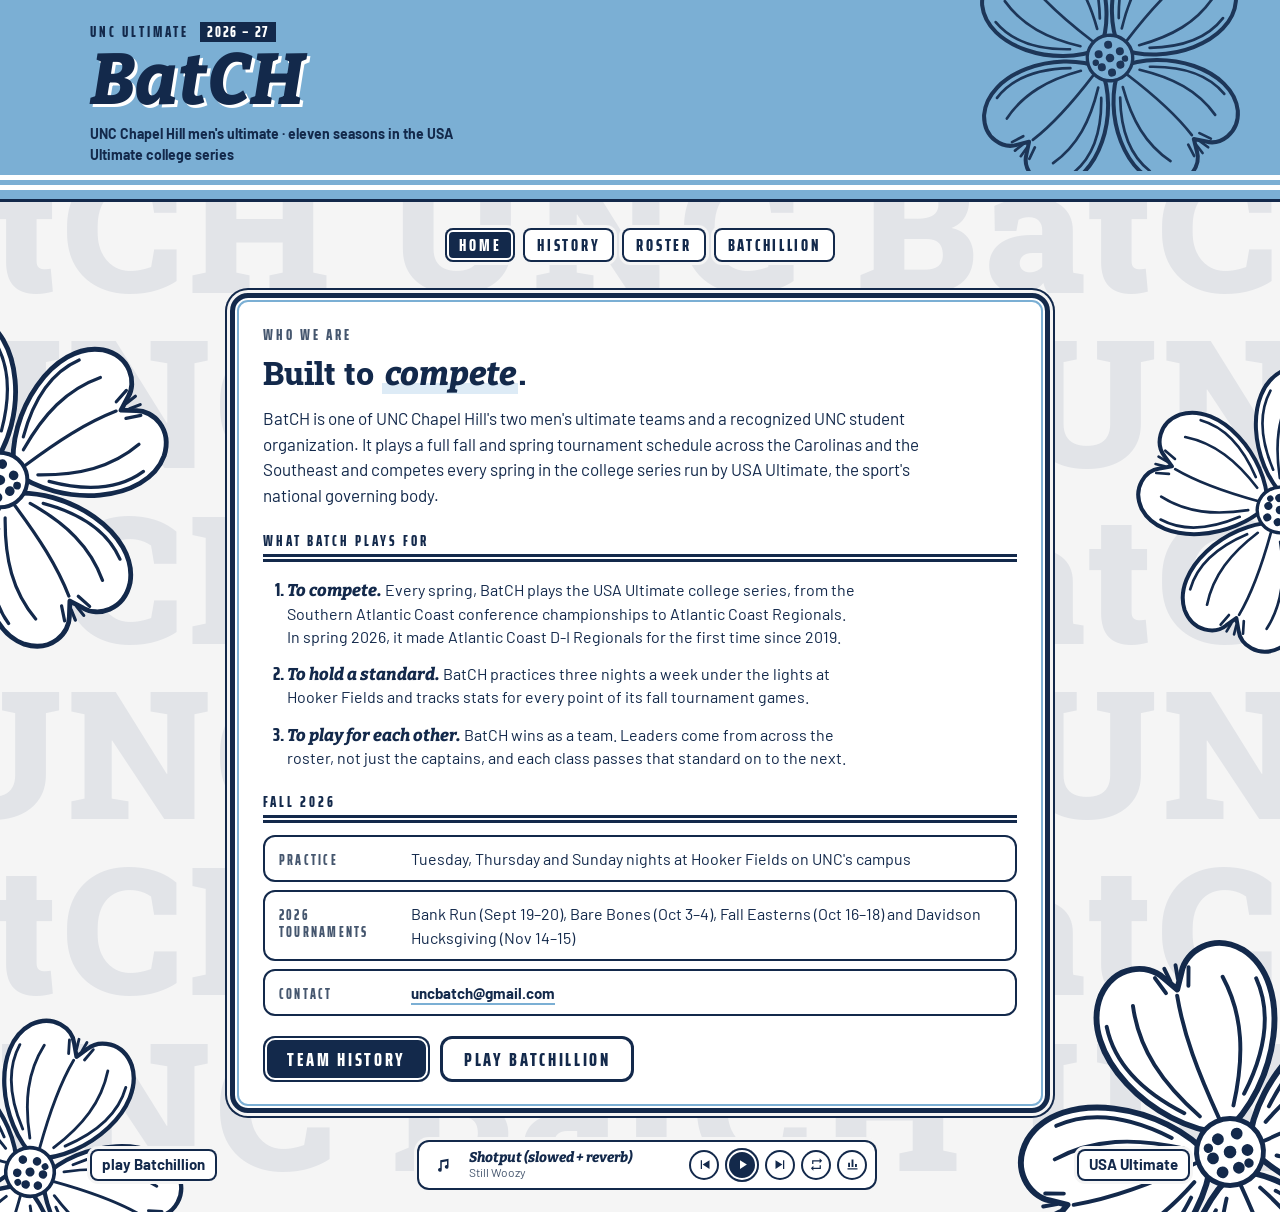
==== index.html @ 02a241ad "Home: stop headlining 'second team' (hero, headline, meta); one plain mention in the intro Co-Author" ====
<!doctype html>
<html lang="en">
<head>
<meta charset="utf-8">
<meta name="viewport" content="width=device-width,initial-scale=1,viewport-fit=cover">
<title>BatCH · UNC Ultimate</title>
<meta name="description" content="BatCH is a UNC Chapel Hill men's ultimate team with eleven seasons in the USA Ultimate college series and a full fall and spring tournament schedule.">
<link rel="icon" href="data:image/svg+xml,%3Csvg xmlns='http://www.w3.org/2000/svg' viewBox='0 0 32 32'%3E%3Cellipse cx='16' cy='16' rx='14' ry='9' fill='%2313294B'/%3E%3Cellipse cx='16' cy='14' rx='9' ry='4' fill='%237BAFD4'/%3E%3C/svg%3E">
<link rel="preconnect" href="https://fonts.googleapis.com">
<link rel="preconnect" href="https://fonts.gstatic.com" crossorigin>
<link rel="stylesheet" href="https://fonts.googleapis.com/css2?family=Roboto+Slab:wght@700;800;900&family=Bitter:ital,wght@1,700;1,800&family=Saira+Extra+Condensed:wght@700;800&family=Barlow:wght@400;600;700&display=swap">
<link rel="stylesheet" href="style.css?v=1">
</head>
<body>
<!-- one dogwood (NC state flower) drawing, reused for the header flower and the corner flowers -->
<svg width="0" height="0" style="position:absolute" aria-hidden="true" focusable="false">
  <defs>
    <g id="petal">
      <path d="M0,-10 C-34,-24 -58,-72 -38,-96 C-26,-109 -10,-104 -5,-95 L0,-87 L5,-95 C10,-104 26,-109 38,-96 C58,-72 34,-24 0,-10 Z"/>
      <path class="vein" d="M0,-18 C-3,-44 -4,-64 -1,-84 M-9,-22 C-22,-44 -28,-64 -24,-86 M9,-22 C22,-44 28,-64 24,-86 M-16,-26 C-34,-44 -42,-62 -40,-80 M16,-26 C34,-44 42,-62 40,-80"/>
      <path class="vein" d="M-9,-96 l3,9 M9,-96 l-3,9 M-3,-99 l1,7 M3,-99 l-1,7"/>
    </g>
    <symbol id="dogwood" viewBox="-112 -112 224 224">
      <use href="#petal" transform="rotate(-38)"/>
      <use href="#petal" transform="rotate(52)"/>
      <use href="#petal" transform="rotate(142)"/>
      <use href="#petal" transform="rotate(232)"/>
      <circle class="eye" r="17"/>
      <g class="dots">
        <circle r="3.2"/><circle cx="-8" cy="-4" r="3"/><circle cx="8" cy="-4" r="3"/><circle cx="0" cy="-10" r="3"/>
        <circle cx="-7" cy="6" r="3"/><circle cx="7" cy="6" r="3"/><circle cx="0" cy="11" r="3"/><circle cx="-11" cy="2" r="2.4"/><circle cx="11" cy="2" r="2.4"/>
      </g>
    </symbol>
  </defs>
</svg>
<div class="deco" aria-hidden="true">
  <div class="wm"><span>UNC BatCH UNC BatCH UNC BatCH</span><span>BatCH UNC BatCH UNC BatCH UNC</span><span>UNC BatCH UNC BatCH UNC BatCH</span><span>BatCH UNC BatCH UNC BatCH UNC</span><span>UNC BatCH UNC BatCH UNC BatCH</span><span>BatCH UNC BatCH UNC BatCH UNC</span><span>UNC BatCH UNC BatCH UNC BatCH</span></div>
  <svg class="dw dw-1"><use href="#dogwood"/></svg>
  <svg class="dw dw-2"><use href="#dogwood"/></svg>
  <svg class="dw dw-3"><use href="#dogwood"/></svg>
  <svg class="dw dw-4"><use href="#dogwood"/></svg>
  <svg class="dw dw-5"><use href="#dogwood"/></svg>
</div>

<header class="jersey">
  <svg class="flower-hd" aria-hidden="true" focusable="false"><use href="#dogwood"/></svg>
  <div class="top">
    <div class="brand">
      <p class="season">UNC Ultimate <span>2026 &ndash; 27</span></p>
      <h1>BatCH</h1>
      <p class="sub">UNC Chapel Hill men's ultimate · eleven seasons in the USA Ultimate college series</p>
    </div>
  </div>
</header>

<!-- Like the game: everything under the header fills at least one screen, so short views scroll
     only the header's height. The four views share this page so the music keeps playing. -->
<div class="below">
<nav class="tabs-nav" aria-label="Sections">
  <a href="#home" data-view="home">Home</a>
  <a href="#history" data-view="history">History</a>
  <a href="#roster" data-view="roster">Roster</a>
  <a href="#batchillion" data-view="batchillion">Batchillion</a>
</nav>

<main class="stage site">

  <!-- HOME / PURPOSE -->
  <section class="view card" id="view-home" data-view="home" aria-labelledby="homeTitle">
    <p class="kicker">Who we are</p>
    <h2 class="prompt" id="homeTitle">Built to <em>compete</em>.</h2>
    <p class="lead">BatCH is one of UNC Chapel Hill's two men's ultimate teams and a recognized UNC student organization. It plays a full fall and spring tournament schedule across the Carolinas and the Southeast and competes every spring in the college series run by USA Ultimate, the sport's national governing body.</p>

    <h3 class="sec">What BatCH plays for</h3>
    <ol class="pillars">
      <li><b>To compete.</b> Every spring, BatCH plays the USA Ultimate college series, from the Southern Atlantic Coast conference championships to Atlantic Coast Regionals. In spring 2026, it made Atlantic Coast D-I Regionals for the first time since 2019.</li>
      <li><b>To hold a standard.</b> BatCH practices three nights a week under the lights at Hooker Fields and tracks stats for every point of its fall tournament games.</li>
      <li><b>To play for each other.</b> BatCH wins as a team. Leaders come from across the roster, not just the captains, and each class passes that standard on to the next.</li>
    </ol>

    <h3 class="sec">Fall 2026</h3>
    <ul class="facts">
      <li><span>Practice</span><div>Tuesday, Thursday and Sunday nights at Hooker Fields on UNC's campus</div></li>
      <li><span>2026 tournaments</span><div>Bank Run (Sept 19&ndash;20), Bare Bones (Oct 3&ndash;4), Fall Easterns (Oct 16&ndash;18) and Davidson Hucksgiving (Nov 14&ndash;15)</div></li>
      <li><span>Contact</span><div><a class="linkish" href="mailto:uncbatch@gmail.com">uncbatch@gmail.com</a></div></li>
    </ul>
    <p class="cta-row"><a class="btn" href="#history">Team history</a><a class="btn ghost" href="#batchillion">Play Batchillion</a></p>
  </section>

  <!-- HISTORY -->
  <section class="view card" id="view-history" data-view="history" aria-labelledby="historyTitle">
    <p class="kicker">History</p>
    <h2 class="prompt" id="historyTitle">Eleven seasons on <em>USA Ultimate</em>.</h2>
    <p class="lead">USA Ultimate's online records for BatCH start in 2014&ndash;15, when the team was listed as B-atCH. It has been BatCH ever since. Each season shows the USA Ultimate events the team entered.</p>
    <div class="stats" id="histStats"></div>
    <ol class="timeline" id="timeline"></ol>
    <p class="hint small-note">CC = conference championship. Dev = USA Ultimate's college Developmental division. D-I = Division I. Source: USA Ultimate team pages, 2014&ndash;15 to 2025&ndash;26. Seasons before 2014&ndash;15 are not on USA Ultimate's site with rosters.</p>
  </section>

  <!-- ROSTER -->
  <section class="view card" id="view-roster" data-view="roster" aria-labelledby="rosterTitle">
    <p class="kicker">Roster</p>
    <h2 class="prompt" id="rosterTitle">The 2026&ndash;27 <em>team</em>.</h2>
    <!-- ROSTER PHOTO: drop a team photo at assets/roster.jpg and it replaces the jersey artwork automatically. -->
    <figure class="photo" id="rosterPhoto">
      <div class="photo-art" aria-hidden="true">
        <div class="photo-wm"><span>UNC BatCH UNC BatCH</span><span>BatCH UNC BatCH UNC</span><span>UNC BatCH UNC BatCH</span></div>
        <svg class="photo-flower"><use href="#dogwood"/></svg>
        <div class="photo-mark"><span class="season">UNC Ultimate <span>2026 &ndash; 27</span></span><b>BatCH</b></div>
      </div>
    </figure>
    <p class="lead" id="rosterLead">Everyone on the team this season, in alphabetical order.</p>
    <ul class="names" id="names"></ul>
        <div id="leaders"></div>
    <div id="sponsors"></div>
  </section>

  <!-- BATCHILLION -->
  <section class="view card" id="view-batchillion" data-view="batchillion" aria-labelledby="bhTitle">
    <p class="kicker">The daily game</p>
    <h2 class="prompt" id="bhTitle"><em>Batchillion</em></h2>
    <div class="mini-field" aria-hidden="true">
      <svg viewBox="0 0 1200 300">
        <rect x="0" y="0" width="1200" height="300" class="band-a"/>
        <g class="mf-lines">
          <line x1="294.5" y1="0" x2="294.5" y2="300"/><line x1="370.9" y1="0" x2="370.9" y2="300"/><line x1="447.3" y1="0" x2="447.3" y2="300"/>
          <line x1="523.6" y1="0" x2="523.6" y2="300"/><line x1="600" y1="0" x2="600" y2="300"/><line x1="676.4" y1="0" x2="676.4" y2="300"/>
          <line x1="752.7" y1="0" x2="752.7" y2="300"/><line x1="829.1" y1="0" x2="829.1" y2="300"/><line x1="905.5" y1="0" x2="905.5" y2="300"/>
        </g>
        <rect x="0" y="0" width="218.18" height="300" class="mf-own"/>
        <rect x="981.82" y="0" width="218.18" height="300" class="mf-far"/>
        <line class="goal" x1="218.18" y1="0" x2="218.18" y2="300"/>
        <line class="goal" x1="981.82" y1="0" x2="981.82" y2="300"/>
        <path class="mf-under" d="M218 170 C 420 20, 820 20, 1090 140"/>
        <path class="mf-trail" d="M218 170 C 420 20, 820 20, 1090 140"/>
        <circle class="mf-disc" cx="1090" cy="140" r="15"/>
      </svg>
    </div>
    <p class="lead">Batchillion is BatCH's own daily game. Each prompt asks you to name a teammate, and every correct name is a throw down the field. The rarer the pick, the farther it flies: a name almost nobody else thinks of is a <b>one in a batchillion</b> and goes 100 yards, all the way into the end zone.</p>
    <ul class="facts">
      <li><span>Players</span><div>Seven prompts a day, the same for everyone, 40 seconds each: name a teammate who started university in a given year. Once you use someone in Players, they're gone for you for good.</div></li>
      <li><span>Stat sheets</span><div>Rounds built from this season's game stats, like who threw an assist at Bank Run or who got a block at Bare Bones.</div></li>
      <li><span>Leaderboard</span><div>Public, and it ranks your best single round.</div></li>
    </ul>
    <p class="cta-row"><a class="btn big" href="https://nealtheseal108.github.io/batchillion/">Play Batchillion</a></p>
  </section>

</main>

<footer class="foot">
  <span><a class="linkish" href="https://nealtheseal108.github.io/batchillion/"><span class="lg">play Batchillion</span><span class="sm">play</span></a></span>
  <div id="tunes" class="tunes" role="region" aria-label="Music player">
    <span class="tunes-ic" aria-hidden="true"><svg viewBox="0 0 24 24" class="ic-note"><path d="M9 18.5a2.5 2.5 0 1 1-2-2.45V5.5l11-2v11a2.5 2.5 0 1 1-2-2.45V7.1l-7 1.3z"/></svg><span class="eq"><i></i><i></i><i></i></span></span>
    <span class="tunes-now"><span class="tunes-title" id="pbTitle">Shotput (slowed + reverb)</span><span class="tunes-artist" id="pbArtist">Still Woozy</span></span>
    <div class="tunes-ctrls">
      <button type="button" class="tb" id="pbPrev" aria-label="Previous song"><svg viewBox="0 0 24 24" aria-hidden="true"><path d="M6 5h2v14H6zM20 5v14L9 12z"/></svg></button>
      <button type="button" class="tb tb-play" id="pbPlay" aria-label="Play"><svg class="i-play" viewBox="0 0 24 24" aria-hidden="true"><path d="M8 5v14l11-7z"/></svg><svg class="i-pause" viewBox="0 0 24 24" aria-hidden="true"><path d="M7 5h4v14H7zM13 5h4v14h-4z"/></svg></button>
      <button type="button" class="tb" id="pbNext" aria-label="Next song"><svg viewBox="0 0 24 24" aria-hidden="true"><path d="M16 5h2v14h-2zM4 5v14l11-7z"/></svg></button>
      <button type="button" class="tb tb-loop" id="pbLoop" aria-label="Loop this song" aria-pressed="false"><svg viewBox="0 0 24 24" aria-hidden="true"><path d="M7 7h10v3l4-4-4-4v3H5v6h2zm10 10H7v-3l-4 4 4 4v-3h12v-6h-2z"/></svg></button>
      <button type="button" class="tb" id="pbRank" aria-label="most played songs" title="most played songs"><svg viewBox="0 0 24 24" aria-hidden="true"><path d="M4 20h16v-2H4zM5 16h3V9H5zm5.5 0h3V4h-3zM16 16h3v-5h-3z"/></svg></button>
    </div>
  </div>
  <span><a class="linkish" href="https://play.usaultimate.org/teams/events/Eventteam/?TeamId=7Yj7kpsLgQbsoKb%2bDYDfPHoYuhXCzWbxrv06fRehAj4%3d"><span class="lg">USA Ultimate</span><span class="sm">USAU</span></a></span>
</footer>
</div>

<dialog id="songs" class="dlg" aria-labelledby="songsTitle">
  <div class="dlg-head how-head"><div><p class="kicker">BATCHILLION RADIO</p><h2 id="songsTitle" tabindex="-1" autofocus>Most played</h2></div><svg class="dlg-flower" aria-hidden="true" focusable="false"><use href="#dogwood"/></svg></div>
  <div class="dlg-body"><p class="hint songs-note">1 listen = a minute or more of a song, from everyone listening on Batchillion and this site. Tap a song to play it.</p><div id="songsBody"></div></div>
  <form method="dialog" class="dlg-foot"><button class="btn">close</button></form>
</dialog>

<!-- Music: the same playlist and player as Batchillion (music.js); the player sits in the footer. -->
<div id="ythost" aria-hidden="true"></div>

<script src="data.js?v=1"></script>
<script src="site.js?v=1"></script>
<script src="config.js?v=1"></script>
<script src="music.js?v=1"></script>
<script src="https://www.youtube.com/iframe_api"></script>
</body>
</html>
---- style.css ----
/* BatCH team site. Shared look copied from Batchillion's style.css (jersey header, dogwood backdrop,
   ringed-collar cards, kit-tag footer, music player, modals); site-only rules are at the bottom. */
:root {
  --ground: #F5F5F5;        /* poster ground */
  --white: #FFFFFF;         /* the home kit */
  --navy: #13294B;          /* kit print / UNC Navy: all ink */
  --ink: #1E3756;           /* poster type navy */
  --carolina: #7BAFD4;      /* away kit */
  --carolina-tint: #DDEBF6;
  --band-wm: #8DBBDC;       /* watermark inside the Carolina band */
  --wm: #E2E4E8;            /* poster watermark gray */
  --turf-a: #FFFFFF; --turf-b: #EEF2F7;
  --graphite: #45566E;      /* secondary text: 7.5:1 on white, 6.9:1 on the ground */
  --black: var(--navy);
  --display: "Roboto Slab", Rockwell, Georgia, serif;
  --script: "Bitter", "Roboto Slab", Rockwell, Georgia, serif;     /* italic chest wordmark */
  --num: "Saira Extra Condensed", "Oswald", "Arial Narrow", sans-serif;
  --text: "Barlow", "Avenir Next", system-ui, sans-serif;
  /* double sleeve stripe: navy / gap / navy */
  --stripes: linear-gradient(var(--navy) 0 4px, transparent 4px 8px, var(--navy) 8px 12px);
  color-scheme: light;
}
*, *::before, *::after { box-sizing: border-box; }
[hidden] { display: none !important; }
html, body { margin: 0; }
html { background: var(--ground); overflow-x: hidden; }
body {
  background: var(--ground); color: var(--navy);
  font: 400 16px/1.45 var(--text);
  display: flex; flex-direction: column;
  padding: 0 16px; overflow-x: hidden; position: relative; z-index: 0;   /* own stacking context, so the backdrop can sit at -1 */
}
button { font: inherit; color: inherit; cursor: pointer; }
:focus-visible { outline: 3px solid var(--navy); outline-offset: 3px; box-shadow: 0 0 0 6px var(--white); }

/* ---------- dogwood drawing (shared) ---------- */
#petal path { fill: var(--petal, var(--white)); stroke: currentColor; stroke-width: 3; stroke-linejoin: round; }
#petal path.vein { fill: none; stroke-width: 2; stroke-linecap: round; }
#dogwood .eye { fill: var(--petal, var(--white)); stroke: currentColor; stroke-width: 2.5; }
#dogwood .dots circle { fill: currentColor; }

/* ---------- backdrop: watermark + dogwoods bleeding off the corners ---------- */
/* scrolls with the page (absolute inside body), so the flowers move with the content */
.deco { position: absolute; inset: 0; overflow: hidden; pointer-events: none; z-index: -1; }   /* always behind every block, however the rest is positioned */
.wm { position: absolute; inset: -40px -10vw auto -6vw; display: grid; gap: 0; }
.wm span {
  display: block; white-space: nowrap; color: var(--wm);
  font: 900 clamp(84px, 14vw, 200px)/.98 var(--display); letter-spacing: .04em;
}
.wm span:nth-child(even) { transform: translateX(-.9em); }
.dw { position: absolute; overflow: visible; color: var(--navy); }
.dw-1 { width: 360px; height: 360px; left: -180px; top: 300px; transform: rotate(8deg); }
.dw-2 { width: 320px; height: 320px; left: -130px; bottom: -120px; transform: rotate(-30deg); }
.dw-3 { width: 440px; height: 440px; right: -170px; bottom: -160px; transform: rotate(20deg); }
.dw-4 { display: none; }
.dw-5 { width: 300px; height: 300px; right: -150px; top: 360px; transform: rotate(60deg); }
body > header, .below { position: relative; z-index: 1; }
/* exactly one screen tall: the page scrolls at most the header's height, nothing more */
.below { flex: none; min-height: 100vh; min-height: 100dvh; display: flex; flex-direction: column; }
.below > .field-wrap, .below > .foot { flex: none; }
.below > .stage { flex: 1 0 auto; display: flex; flex-direction: column; }
/* cards are never scrollable: they take their natural height and app.js shrinks the field to make room */
.card-scroll { display: contents; }

/* ---------- header: the Carolina-blue away kit, full bleed ---------- */
.jersey {
  position: relative; overflow: hidden; isolation: isolate;
  margin: 0 -16px; padding: 0 16px 34px;
  background: var(--carolina);
  border-bottom: 3px solid var(--navy);
}
/* white double sleeve stripes across the bottom of the band */
.jersey::after {
  content: ""; position: absolute; left: 0; right: 0; bottom: 0; height: 28px; z-index: 0; pointer-events: none;
  background: linear-gradient(to top, var(--carolina) 0 9px, var(--white) 9px 14px, var(--carolina) 14px 19px, var(--white) 19px 24px, var(--carolina) 24px);
}
.flower-hd {
  position: absolute; z-index: -1; display: block; pointer-events: none; overflow: visible;
  width: 300px; height: 300px;
  right: max(-70px, calc((100vw - 1100px) / 2 - 70px)); top: -92px;
  --petal: var(--carolina); color: var(--navy);
  opacity: .9; transform: rotate(-8deg);
}
.top { position: relative; z-index: 1; display: flex; justify-content: space-between; align-items: flex-end; gap: 16px; max-width: 1100px; width: 100%; margin: 0 auto; padding-top: 22px; }
.brand { min-width: 0; }
/* keep the wordmark and subtitle clear of the header dogwood on the right */
@media (min-width: 521px) { .brand { max-width: calc(100% - 270px); } }
.season { margin: 0 0 4px; font: 800 15px/1 var(--num); letter-spacing: .2em; text-transform: uppercase; color: var(--navy); }
.season span { display: inline-block; margin-left: 6px; padding: 3px 7px 2px; background: var(--navy); color: var(--white); letter-spacing: .12em; }
h1 {
  font: italic 800 clamp(40px, 8vw, 72px)/.95 var(--script); letter-spacing: -.01em; margin: 0; color: var(--navy);
  text-shadow: 3px 3px 0 var(--white);
}
.sub { margin: 10px 0 0; color: var(--navy); font-size: 14px; font-weight: 700; max-width: 52ch; }
.tally {
  text-align: center; flex: none; background: var(--white); color: var(--navy);
  border: 3px solid var(--navy); padding: 6px 14px 8px; min-width: 104px; box-shadow: 4px 4px 0 var(--navy);
}
.tally-label { display: block; font: 800 13px/1 var(--num); letter-spacing: .24em; color: var(--navy); }
#total { display: block; font: 800 clamp(44px, 7vw, 64px)/.95 var(--num); color: var(--navy); font-variant-numeric: tabular-nums; }
#goals { display: inline-block; margin-top: 4px; padding: 1px 7px; font: 800 14px/1.2 var(--num); letter-spacing: .14em; color: var(--white); background: var(--navy); text-transform: uppercase; }
#goals:empty { display: none; }

/* ---------- cards: ringed collar ---------- */
.stage { max-width: 760px; width: 100%; margin: clamp(12px, 3.5dvh, 32px) auto clamp(10px, 3dvh, 28px); }
.card {
  position: relative; background: var(--white); padding: 28px 28px 26px;
  border: 5px solid var(--navy); border-radius: 18px;
  box-shadow: inset 0 0 0 2px var(--white), inset 0 0 0 4px var(--carolina), 0 0 0 3px var(--ground), 0 0 0 5px var(--navy);
}

.kicker { font: 800 15px/1.2 var(--num); letter-spacing: .2em; color: var(--graphite); margin: 0 0 10px; text-transform: uppercase; }
.prompt { font: 800 clamp(23px, 4.6vw, 32px)/1.18 var(--display); margin: 0 0 20px; text-wrap: balance; color: var(--navy); }
.prompt em {
  font: italic 800 1.04em/1 var(--script); color: var(--navy);
  background: linear-gradient(transparent 0 72%, var(--carolina-tint) 72% 100%); padding: 0 .08em;
  font-variant-numeric: lining-nums;
}

.row { display: flex; gap: 10px; flex-wrap: wrap; align-items: center; }
.stack { display: grid; gap: 10px; }
input[type=text], input[type=password] {
  flex: 1; min-width: 0; font: 600 19px var(--text); color: var(--navy);
  background: var(--white); border: 3px solid var(--navy); border-radius: 12px; padding: 12px 15px; outline: none;
}
input::placeholder { color: #5A6980; }
input:focus { box-shadow: 0 0 0 3px var(--carolina); }
.btn {
  font: 800 19px/1 var(--num); letter-spacing: .14em; text-transform: uppercase;
  background: var(--navy); color: var(--white); border: 0; border-radius: 12px; padding: 14px 24px 13px;
  box-shadow: inset 0 0 0 2px var(--navy), inset 0 0 0 4px var(--white); white-space: nowrap;
}
.btn:hover:not(:disabled) { background: var(--ink); }
.btn.ghost { background: var(--white); color: var(--navy); box-shadow: inset 0 0 0 3px var(--navy); }
.btn.ghost:hover:not(:disabled) { background: var(--carolina-tint); }
.btn:disabled { background: var(--turf-b); color: var(--graphite); box-shadow: inset 0 0 0 2px var(--wm); cursor: default; }
.hint { min-height: 26px; margin-top: 12px; color: var(--graphite); font-size: 15px; }
.chips { display: flex; gap: 8px; flex-wrap: wrap; margin-top: 10px; }
.chip { font: 700 15px var(--text); background: var(--white); color: var(--navy); border: 0; box-shadow: inset 0 0 0 2px var(--navy); border-radius: 999px; padding: 6px 14px; }
.chip:hover:not(:disabled) { background: var(--navy); color: var(--white); }
.chip:disabled { color: var(--graphite); box-shadow: inset 0 0 0 2px var(--wm); cursor: default; }

/* ---------- footer, dialog, toast ---------- */
.foot { max-width: 1100px; width: 100%; margin: 0 auto clamp(10px, 2.4dvh, 22px); padding-top: 0; display: flex; justify-content: space-between; align-items: center; gap: 12px; flex-wrap: wrap; color: var(--graphite); font-size: 14px; }
.foot > span { background: var(--white); border-radius: 8px; padding: 6px 12px 5px; box-shadow: inset 0 0 0 2px var(--navy), 0 0 0 3px var(--ground); }   /* woven kit tags */
#dayNum { font: 800 18px/1.2 var(--num); letter-spacing: .2em; color: var(--navy); }
.linkish { background: none; border: 0; color: var(--navy); font: 700 15px var(--text); text-decoration: underline; text-decoration-thickness: 2px; text-underline-offset: 4px; text-decoration-color: var(--carolina); padding: 0; }
.linkish:hover { text-decoration-color: var(--navy); }
.foot .linkish { text-decoration: none; }   /* footer links sit in the kit tag, no underline */
.foot .linkish:hover { color: var(--carolina-ink, var(--navy)); opacity: .75; }
dialog {
  background: var(--white); color: var(--navy); border: 5px solid var(--navy); border-radius: 18px;
  box-shadow: inset 0 0 0 2px var(--white), inset 0 0 0 4px var(--carolina);
  max-width: 580px; width: calc(100% - 32px); max-height: calc(100dvh - 32px); padding: 22px 26px;
}
dialog::backdrop { background: rgba(19, 41, 75, .62); }
dialog h2:focus { outline: none; box-shadow: none; }
.how-head { display: flex; align-items: flex-end; justify-content: space-between; gap: 14px; padding-bottom: 16px; position: relative; }
.how-head::after { content: ""; position: absolute; left: 0; right: 0; bottom: 0; height: 8px; background: linear-gradient(var(--navy) 0 3px, transparent 3px 5px, var(--navy) 5px 8px); }
dialog h2 { font: italic 800 38px/1 var(--script); margin: 0; }
.kit { width: 80px; height: auto; flex: none; border-radius: 10px; border: 2px solid var(--navy); background: var(--ground); }
dialog ol { padding-left: 22px; display: grid; gap: 5px; margin: 12px 0; }   /* fits a 900px-tall laptop without scrolling */
dialog ol li::marker { font: 800 17px var(--num); color: var(--ink); }
.toast { position: fixed; left: 50%; bottom: 24px; transform: translateX(-50%); background: var(--navy); color: var(--white); padding: 12px 20px; font-weight: 700; max-width: calc(100% - 32px); z-index: 10; border-radius: 12px; box-shadow: inset 0 0 0 2px var(--navy), inset 0 0 0 4px var(--white); }

@media (max-width: 520px) {
  /* header band */
  .jersey { padding-bottom: 30px; }
  .top { padding-top: 14px; gap: 10px; align-items: center; }
  .season { font-size: 12px; letter-spacing: .16em; }
  .season span { margin-left: 4px; padding: 2px 5px 1px; }
  h1 { font-size: 36px; text-shadow: 2px 2px 0 var(--white); }
  .flower-hd { width: 210px; height: 210px; top: -70px; right: -78px; }
  .tally { min-width: 78px; padding: 4px 8px 6px; box-shadow: 3px 3px 0 var(--navy); }
  .tally-label { font-size: 11px; letter-spacing: .18em; }
  #total { font-size: 38px; }
  #goals { font-size: 12px; letter-spacing: .06em; white-space: nowrap; }
  .sub { display: none; }
  /* body */
  .field-wrap { margin-top: 18px; border-width: 3px; padding: 3px; border-radius: 10px; box-shadow: 0 0 0 2px var(--white), 0 0 0 4px var(--navy); }
  #field { border-radius: 6px; }
  .stage { margin: 20px auto 22px; }
  .prompt { margin-bottom: 14px; }
  #lines text { font-size: 50px; }
  #lines line { stroke-width: 4; }
  #field .goal { stroke-width: 10; }
  #trails path { stroke-width: 10; stroke-dasharray: 4 18; }
  #trails path.under { stroke-width: 16; }
  #trails circle { r: 20px; }
  #disc { r: 22px; stroke-width: 6; }
  #bricks path { transform-box: fill-box; transform-origin: center; transform: scale(2.2); }   /* brick marks readable at phone width */
  #f > .btn { flex: none; padding: 14px 16px 13px; }
  #f input { font-size: 17px; }
  .card { padding: 20px 18px; border-width: 4px; border-radius: 14px; }
  .row > .btn { flex: 1; }
  .secs { font-size: 44px; }
  .result .yds { font-size: 68px; }
  .board li { grid-template-columns: 30px 1fr auto auto; gap: 10px; padding: 8px 10px; }
  .board li:first-child { padding: 10px; }
  dialog { padding: 20px 18px; }
  dialog h2 { font-size: 32px; }
  .kit { width: 78px; }
  .wm span { font-size: 92px; }
  /* corner flowers, scaled down for phones */
  .dw-1, .dw-5 { display: none; }
  .dw-2 { width: 170px; height: 170px; left: -86px; bottom: auto; top: 64%; transform: rotate(-12deg); }
  .dw-3 { width: 270px; height: 270px; right: -125px; bottom: -115px; }
  .dw-4 { display: block; width: 190px; height: 190px; left: -95px; right: auto; bottom: -90px; }
  .btn { font-size: 18px; letter-spacing: .08em; padding: 14px 12px 13px; }
  .foot > span { padding: 5px 10px 4px; }
  #dayNum { font-size: 15px; letter-spacing: .14em; }
}

/* ---------- footer music player (music.js) ---------- */
#ythost { position: fixed; width: 1px; height: 1px; left: -9999px; top: -9999px; opacity: 0; pointer-events: none; }
.tunes {
  display: flex; align-items: center; gap: 14px; min-width: 0; flex: 0 1 460px;
  background: var(--white); border-radius: 12px; padding: 8px 10px 8px 16px;
  box-shadow: inset 0 0 0 2px var(--navy), 0 0 0 3px var(--ground);
}
.tunes-ic { position: relative; flex: none; width: 22px; height: 22px; display: grid; place-items: center; color: var(--navy); }
.tunes-ic .ic-note { width: 18px; height: 18px; fill: currentColor; }
.tunes .eq { position: absolute; inset: 3px 2px; display: none; gap: 2px; align-items: flex-end; }
.tunes .eq i { display: block; flex: 1; height: 100%; background: var(--carolina); border-radius: 2px; transform-origin: bottom; animation: eq .9s ease-in-out infinite; }
.tunes .eq i:nth-child(2) { animation-delay: -.3s; } .tunes .eq i:nth-child(3) { animation-delay: -.6s; }
@keyframes eq { 0%, 100% { transform: scaleY(.3); } 50% { transform: scaleY(1); } }
.tunes.playing .eq { display: flex; }
.tunes.playing .ic-note { visibility: hidden; }
.tunes-now { flex: 1 1 auto; min-width: 0; display: flex; flex-direction: column; line-height: 1.15; }
.tunes-title, .tunes-artist { white-space: nowrap; overflow: hidden; text-overflow: ellipsis; }
.tunes-title { font: italic 800 14px/1.2 var(--script); color: var(--navy); }
.tunes-artist { font-size: 12px; color: var(--graphite); }
.tunes-ctrls { flex: none; display: flex; gap: 6px; align-items: center; }
.tb { width: 30px; height: 30px; border: 0; padding: 0; display: grid; place-items: center; border-radius: 50%; background: var(--white); color: var(--navy); box-shadow: inset 0 0 0 2px var(--navy); }
.tb svg { width: 15px; height: 15px; fill: currentColor; }
.tb:hover { background: var(--carolina-tint); }
.tb-play { width: 34px; height: 34px; background: var(--navy); color: var(--white); box-shadow: inset 0 0 0 2px var(--navy), inset 0 0 0 4px var(--white); }
.tb-play:hover { background: var(--ink); }
.tb-play .i-pause, .tb-play.is-on .i-play { display: none; }
.tb-play.is-on .i-pause { display: block; }
.tb-loop.is-on { background: var(--navy); color: var(--white); }
@media (prefers-reduced-motion: reduce) { .tunes .eq i { animation: none; } }
/* short labels exist for phones only */
.foot .sm { display: none; }
/* phones: keep the player between the two tags, with shorter labels and just play + next */
@media (max-width: 640px) {
  .foot { flex-wrap: nowrap; gap: 8px; }
  .foot .lg { display: none; }
  .foot .sm { display: inline; }
  .foot > span { flex: none; }
  .tunes { flex: 1 1 auto; gap: 8px; padding: 6px 7px 6px 11px; }
  .tunes-artist, #pbPrev, #pbLoop { display: none; }
  .tunes-title { font-size: 13px; }
  .tb { width: 28px; height: 28px; }
  .tb-play { width: 30px; height: 30px; }
}

/* ---------- modals (how to play, leaderboard): fixed head, scrolling middle, pinned foot ---------- */
/* the middle scrolls inside the ringed border, so text never slides under the frame */
.dlg { padding: 0; overflow: hidden; }
.dlg[open] { display: flex; flex-direction: column; }
.dlg-head { flex: none; margin: 22px 26px 0; }
.dlg-head .kicker { margin: 0 0 6px; }
.dlg-tabs { flex: none; margin: 14px 26px 0; }
.dlg-body { flex: 1 1 auto; min-height: 0; overflow-y: auto; margin: 0 6px; padding: 4px 20px 8px; scrollbar-width: thin; }
.dlg-body > ol { margin: 14px 0 0; line-height: 1.36; gap: 4px; }
.dlg-body .board { margin: 14px 0 4px; }
.dlg-body .legend { margin-top: 16px; }
.dlg-foot { flex: none; display: flex; align-items: center; justify-content: space-between; gap: 12px; margin: 0 26px 22px; padding-top: 14px; border-top: 2px solid var(--turf-b); }
.dlg-foot form { margin: 0; }
#board { max-width: 620px; }
@media (max-width: 520px) {
  .dlg-head { margin: 18px 18px 0; }
  .dlg-tabs { margin: 12px 18px 0; }
  .dlg-body { margin: 0 4px; padding: 4px 14px 8px; }
  .dlg-foot { margin: 0 18px 18px; padding-top: 12px; }
}
@media (max-height: 700px) {
  .dlg .kit { width: 54px; }
  .dlg h2 { font-size: 30px; }
  .dlg-head { margin-top: 16px; }
  .dlg-foot { margin-bottom: 16px; padding-top: 10px; }
}

/* a dogwood in each modal's header, where the jersey thumbnail used to be */
.dlg-flower { flex: none; width: 84px; height: 84px; color: var(--navy); --petal: var(--white); transform: rotate(-12deg); overflow: visible; }
@media (max-width: 520px) { .dlg-flower { width: 66px; height: 66px; } }
@media (max-height: 700px) { .dlg-flower { width: 56px; height: 56px; } }

/* Most played songs (footer graph icon) */
.songs-note { margin: 0 0 10px; }
.songrank { list-style: none; margin: 0; padding: 0; display: grid; gap: 6px; }
.sr-row { width: 100%; display: grid; grid-template-columns: 26px minmax(0, 1fr) auto; align-items: center; gap: 10px; text-align: left;
  background: var(--white); border: 2px solid var(--navy); border-radius: 10px; padding: 8px 12px; color: var(--navy); cursor: pointer; font: inherit; }
.sr-row:hover { background: var(--carolina-tint); }
.sr-rk { font: 800 18px/1 var(--num); font-variant-numeric: tabular-nums; text-align: center; }
.sr-txt { min-width: 0; display: grid; gap: 2px; }
.sr-t { font: 700 15px/1.2 var(--text); white-space: nowrap; overflow: hidden; text-overflow: ellipsis; }
.sr-a { font: 500 12px/1.2 var(--text); color: var(--graphite); white-space: nowrap; overflow: hidden; text-overflow: ellipsis; }
.sr-bar { height: 6px; border-radius: 3px; background: var(--carolina-tint); overflow: hidden; margin-top: 3px; }
.sr-bar i { display: block; height: 100%; background: var(--carolina); border-radius: 3px; }
.sr-n { font: 800 20px/1 var(--num); font-variant-numeric: tabular-nums; min-width: 2ch; text-align: right; }

/* ======================================================================
   Site-only rules
   ====================================================================== */
a { color: inherit; }
.tally { text-decoration: none; display: block; }
.tally:hover { background: var(--carolina-tint); }
.tally-num { display: block; font: 800 clamp(44px, 7vw, 64px)/.95 var(--num); color: var(--navy); font-variant-numeric: tabular-nums; }
h2.prompt { font-weight: 800; }

/* section tabs: woven kit tags, like the footer */
.tabs-nav { max-width: 1100px; width: 100%; margin: clamp(14px, 3dvh, 26px) auto 0; display: flex; justify-content: center; gap: 8px; flex-wrap: wrap; }
.tabs-nav a {
  font: 800 17px/1 var(--num); letter-spacing: .16em; text-transform: uppercase; text-decoration: none;
  background: var(--white); color: var(--navy); border-radius: 8px; padding: 9px 14px 8px;
  box-shadow: inset 0 0 0 2px var(--navy), 0 0 0 3px var(--ground);
}
.tabs-nav a:hover { background: var(--carolina-tint); }
.tabs-nav a[aria-current="page"] { background: var(--navy); color: var(--white); box-shadow: inset 0 0 0 2px var(--navy), inset 0 0 0 4px var(--white), 0 0 0 3px var(--ground); }

/* one view at a time once site.js runs; without JS every section shows, stacked */
.stage.site { display: flex; flex-direction: column; gap: 28px; max-width: 820px; }
.js .view:not(.on) { display: none; }
.view { scroll-margin-top: 12px; }
.view .prompt { margin-bottom: 14px; }
.lead { margin: 0 0 14px; font-size: 17px; line-height: 1.5; max-width: 66ch; text-wrap: pretty; }
.aside { margin: 0 0 6px; padding: 12px 16px; background: var(--carolina-tint); border-radius: 12px; font-size: 15px; max-width: 66ch; }
.sec { position: relative; margin: 24px 0 12px; padding-bottom: 12px; font: 800 15px/1.2 var(--num); letter-spacing: .2em; text-transform: uppercase; color: var(--navy); }
.sec::after { content: ""; position: absolute; left: 0; right: 0; bottom: 0; height: 8px; background: linear-gradient(var(--navy) 0 3px, transparent 3px 5px, var(--navy) 5px 8px); }
.pillars { margin: 0; padding-left: 24px; display: grid; gap: 10px; max-width: 66ch; }
.pillars li::marker { font: 800 19px var(--num); color: var(--navy); }
.pillars b { font: italic 800 17px/1.2 var(--script); }
.facts { list-style: none; margin: 0; padding: 0; display: grid; gap: 8px; }
.facts li { display: grid; grid-template-columns: 120px minmax(0, 1fr); gap: 12px; align-items: baseline; padding: 10px 14px; background: var(--white); border: 2px solid var(--navy); border-radius: 12px; }
.facts li > span { font: 800 14px/1.2 var(--num); letter-spacing: .16em; text-transform: uppercase; color: var(--graphite); }
.cta-row { display: flex; gap: 10px; flex-wrap: wrap; margin: 20px 0 0; }
a.btn { text-decoration: none; display: inline-block; }
.btn.big { font-size: 24px; padding: 18px 34px 17px; }
.small-note { margin: 18px 0 0; font-size: 13px; min-height: 0; }
.mini-field { margin: 4px 0 18px; padding: 4px; background: var(--white); border: 3px solid var(--navy); border-radius: 12px; box-shadow: 0 0 0 2px var(--white), 0 0 0 4px var(--navy); }
.mini-field svg { display: block; width: 100%; height: auto; aspect-ratio: 4 / 1; border-radius: 8px; }
.mini-field .band-a { fill: var(--turf-a); }
.mf-lines line { stroke: rgba(19, 41, 75, .22); stroke-width: 2; }
.mf-own { fill: var(--navy); }
.mf-far { fill: var(--carolina); }
.mini-field .goal { stroke: var(--white); stroke-width: 6; }
.mf-under { fill: none; stroke: var(--navy); stroke-width: 9; stroke-dasharray: 2 10; stroke-linecap: round; }
.mf-trail { fill: none; stroke: #f2c230; stroke-width: 5; stroke-dasharray: 2 10; stroke-linecap: round; }
.mf-disc { fill: var(--white); stroke: var(--navy); stroke-width: 4; }

/* history */
.stats { display: grid; grid-template-columns: repeat(3, minmax(0, 1fr)); gap: 10px; margin: 6px 0 20px; }
.stats div { background: var(--navy); color: var(--white); border-radius: 12px; padding: 12px 14px 10px; box-shadow: inset 0 0 0 2px var(--navy), inset 0 0 0 4px var(--carolina); }
.stats b { display: block; font: 800 44px/.95 var(--num); font-variant-numeric: tabular-nums; }
.stats span { font: 800 13px/1.2 var(--num); letter-spacing: .14em; text-transform: uppercase; color: var(--carolina); }
.timeline { list-style: none; margin: 0; padding: 0; display: grid; gap: 10px; }
.season-row { position: relative; display: grid; grid-template-columns: 96px minmax(0, 1fr); gap: 14px; padding: 12px 14px 12px 22px; background: var(--white); border: 2px solid var(--navy); border-radius: 12px; overflow: hidden; }
.season-row::before { content: ""; position: absolute; left: 0; top: 0; bottom: 0; width: 12px; background: linear-gradient(90deg, var(--carolina) 0 4px, transparent 4px 7px, var(--carolina) 7px 11px); }
.season-row.gap { border-style: dashed; background: transparent; }
.season-row.gap::before { background: linear-gradient(90deg, var(--wm) 0 4px, transparent 4px 7px, var(--wm) 7px 11px); }
.yr { font: 800 30px/1 var(--num); font-variant-numeric: tabular-nums; color: var(--navy); }
.yr small { display: block; margin-top: 4px; font: 700 13px/1.2 var(--text); color: var(--graphite); letter-spacing: 0; }
.sr-main { min-width: 0; display: grid; gap: 8px; }
.size { display: grid; grid-template-columns: minmax(0, 1fr) auto; gap: 10px; align-items: center; }
.size .bar { height: 10px; border-radius: 5px; background: var(--carolina-tint); overflow: hidden; }
.size .bar i { display: block; height: 100%; background: var(--carolina); border-radius: 5px; }
.size .n { font: 800 15px/1 var(--num); letter-spacing: .1em; text-transform: uppercase; color: var(--navy); white-space: nowrap; }
.evs { display: flex; flex-wrap: wrap; gap: 6px; margin: 0; padding: 0; list-style: none; }
.evs li { font: 600 13px/1.25 var(--text); padding: 4px 10px; border-radius: 12px; box-shadow: inset 0 0 0 2px var(--navy); }
.evs li.reg { background: var(--navy); color: var(--white); }
.note { margin: 0; font: italic 700 15px/1.35 var(--script); color: var(--ink); }
.src { font-size: 13px; }
.gap .note { font-family: var(--text); font-style: normal; font-weight: 600; color: var(--graphite); }

/* roster */
.photo { position: relative; margin: 0 0 18px; aspect-ratio: 3 / 2; border: 4px solid var(--navy); border-radius: 14px; overflow: hidden; box-shadow: 0 0 0 3px var(--white), 0 0 0 5px var(--navy); background: var(--carolina); }
.photo img { position: absolute; inset: 0; width: 100%; height: 100%; object-fit: cover; display: block; }
.photo.has-photo .photo-art { display: none; }
.photo-art { position: absolute; inset: 0; overflow: hidden; isolation: isolate; }
.photo-art::after { content: ""; position: absolute; left: 0; right: 0; bottom: 0; height: 28px; background: linear-gradient(to top, var(--carolina) 0 9px, var(--white) 9px 14px, var(--carolina) 14px 19px, var(--white) 19px 24px, var(--carolina) 24px); }
.photo-wm { position: absolute; inset: -6% -10% auto -4%; display: grid; z-index: -2; }
.photo-wm span { white-space: nowrap; color: var(--band-wm); font: 900 clamp(52px, 11vw, 112px)/.98 var(--display); letter-spacing: .04em; }
.photo-wm span:nth-child(even) { transform: translateX(-.9em); }
.photo-flower { position: absolute; z-index: -1; width: 66%; height: auto; aspect-ratio: 1; right: -12%; top: -14%; overflow: visible; --petal: var(--carolina); color: var(--navy); transform: rotate(-8deg); }
.photo-mark { position: absolute; left: 6%; bottom: 18%; display: grid; gap: 4px; }
.photo-mark b { font: italic 800 clamp(48px, 12vw, 104px)/.95 var(--script); color: var(--navy); text-shadow: 3px 3px 0 var(--white); }
.names { list-style: none; margin: 0; padding: 0; display: grid; grid-template-columns: repeat(auto-fill, minmax(170px, 1fr)); gap: 8px; }
.names li { padding: 8px 12px; background: var(--white); border: 2px solid var(--navy); border-radius: 10px; font-weight: 700; overflow-wrap: anywhere; }
.names li::before { content: ""; display: inline-block; width: 8px; height: 8px; margin-right: 9px; border-radius: 50%; background: var(--carolina); box-shadow: 0 0 0 2px var(--navy); vertical-align: 1px; }

/* footer tags hold links on this site */
.foot a.linkish { text-decoration: none; }

@media (max-width: 520px) {
  .tabs-nav { gap: 6px; margin-top: 16px; }
  .tabs-nav a { font-size: 15px; letter-spacing: .08em; padding: 8px 9px 7px; }
  .tally-num { font-size: 38px; }
  .stage.site { margin: 16px auto 20px; }
  .lead { font-size: 16px; }
  .facts li { grid-template-columns: 1fr; gap: 2px; }
  .stats b { font-size: 34px; }
  .stats div { padding: 10px 10px 8px; }
  .stats span { font-size: 11px; letter-spacing: .08em; }
  .season-row { grid-template-columns: 1fr; gap: 8px; }
  .yr small { display: inline; margin: 0 0 0 8px; }
  .names { grid-template-columns: repeat(2, minmax(0, 1fr)); }
  .names li { padding: 7px 10px; font-size: 15px; }
  .btn.big { width: 100%; text-align: center; font-size: 21px; }
  .cta-row .btn { flex: 1; text-align: center; }
  .photo-art::after { height: 20px; background: linear-gradient(to top, var(--carolina) 0 6px, var(--white) 6px 10px, var(--carolina) 10px 13px, var(--white) 13px 17px, var(--carolina) 17px); }
  .photo-mark b { text-shadow: 2px 2px 0 var(--white); }
}
/* leadership & sponsors (roster view) */
.sub-h { font: 800 22px/1.1 var(--display); color: var(--navy); margin: 26px 0 10px; }
.lead-group { margin: 0 0 12px; }
.people { list-style: none; padding: 0; margin: 6px 0 0; display: grid; grid-template-columns: repeat(auto-fill, minmax(180px, 1fr)); gap: 8px; }
.people li { background: var(--white); border: 2px solid var(--navy); border-radius: 10px; padding: 10px 12px; display: grid; gap: 2px; }
.people b { font: 700 17px/1.2 var(--text); color: var(--navy); }
.people span { font: 800 12px/1.2 var(--num); letter-spacing: .14em; text-transform: uppercase; color: var(--graphite); }
.sponsors { list-style: none; padding: 0; margin: 6px 0 0; display: grid; gap: 10px; }
.sponsors li { background: var(--navy); color: var(--white); border-radius: 12px; padding: 14px 16px; box-shadow: inset 0 0 0 2px var(--navy), inset 0 0 0 4px var(--carolina); }
.sponsors a { color: var(--white); text-decoration: none; font: 800 22px/1.1 var(--display); }
.sponsors a:hover { text-decoration: underline; }
.sponsors .who { display: block; font: 800 12px/1.4 var(--num); letter-spacing: .14em; text-transform: uppercase; color: var(--carolina); margin-top: 2px; }
.sponsors p { margin: 6px 0 0; font: 500 15px/1.45 var(--text); color: var(--carolina-tint); max-width: 60ch; }
.sponsors .sp-name { color: var(--white); font: 800 22px/1.1 var(--display); }
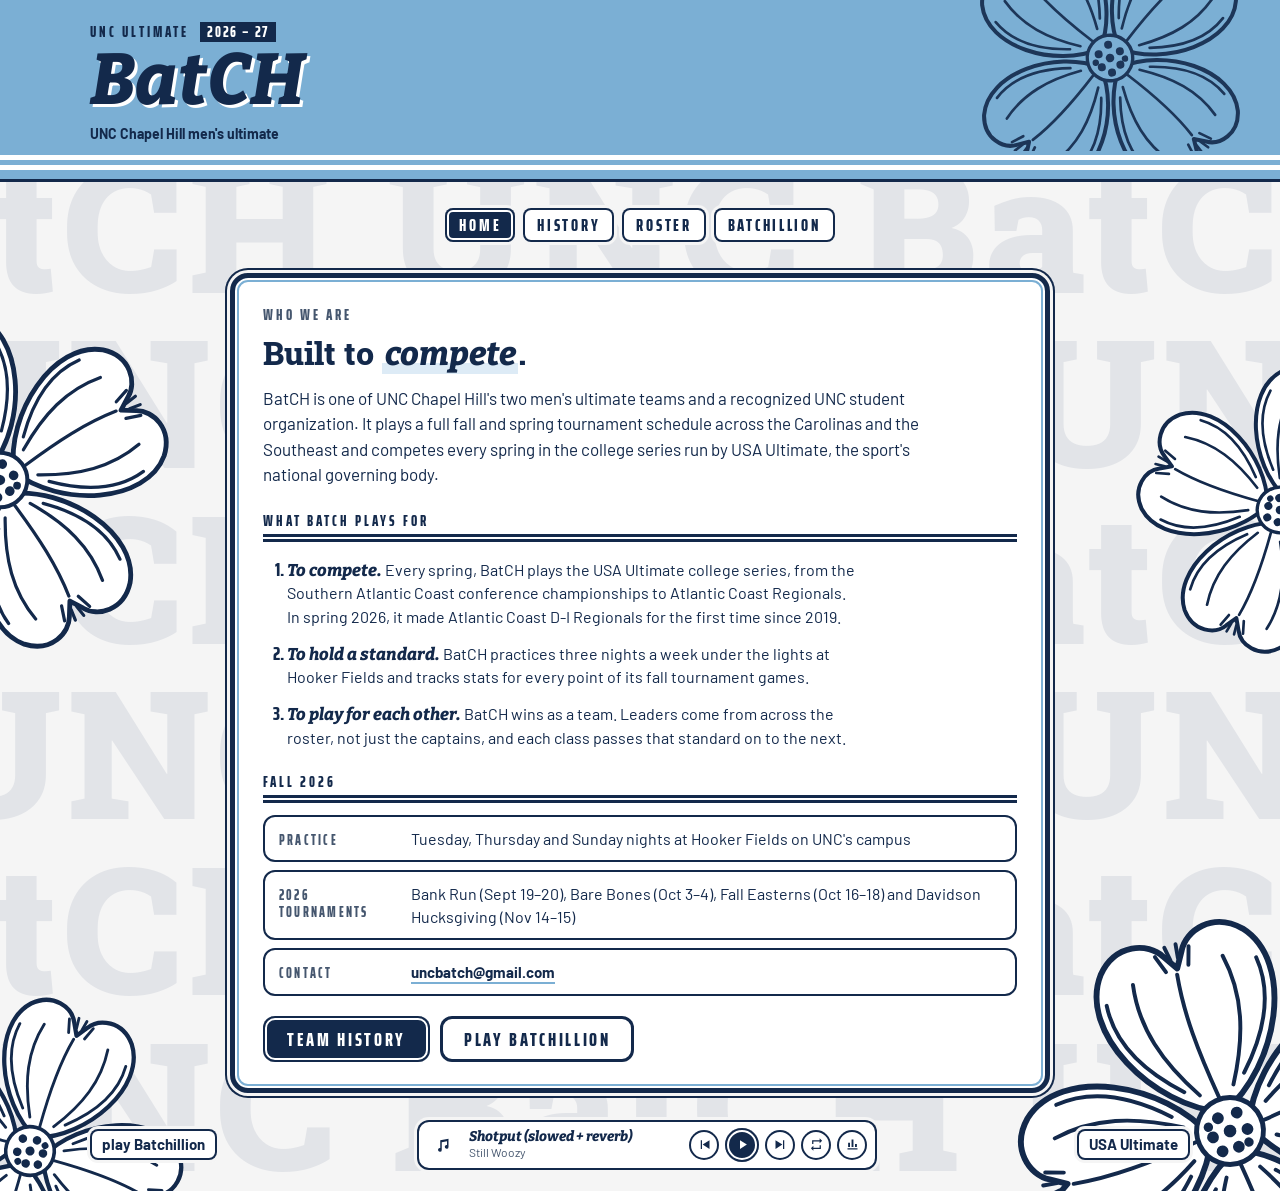
==== commit 8392fa90: "Hero: drop 'eleven seasons' line (and from meta description) Co-Authored-By: Claude Opus 5.5 <norepl" ====
--- a/index.html
+++ b/index.html
@@ -4,7 +4,7 @@
 <meta charset="utf-8">
 <meta name="viewport" content="width=device-width,initial-scale=1,viewport-fit=cover">
 <title>BatCH · UNC Ultimate</title>
-<meta name="description" content="BatCH is a UNC Chapel Hill men's ultimate team with eleven seasons in the USA Ultimate college series and a full fall and spring tournament schedule.">
+<meta name="description" content="BatCH is a UNC Chapel Hill men's ultimate team with a full fall and spring tournament schedule.">
 <link rel="icon" href="data:image/svg+xml,%3Csvg xmlns='http://www.w3.org/2000/svg' viewBox='0 0 32 32'%3E%3Cellipse cx='16' cy='16' rx='14' ry='9' fill='%2313294B'/%3E%3Cellipse cx='16' cy='14' rx='9' ry='4' fill='%237BAFD4'/%3E%3C/svg%3E">
 <link rel="preconnect" href="https://fonts.googleapis.com">
 <link rel="preconnect" href="https://fonts.gstatic.com" crossorigin>
@@ -48,7 +48,7 @@
     <div class="brand">
       <p class="season">UNC Ultimate <span>2026 &ndash; 27</span></p>
       <h1>BatCH</h1>
-      <p class="sub">UNC Chapel Hill men's ultimate · eleven seasons in the USA Ultimate college series</p>
+      <p class="sub">UNC Chapel Hill men's ultimate</p>
     </div>
   </div>
 </header>
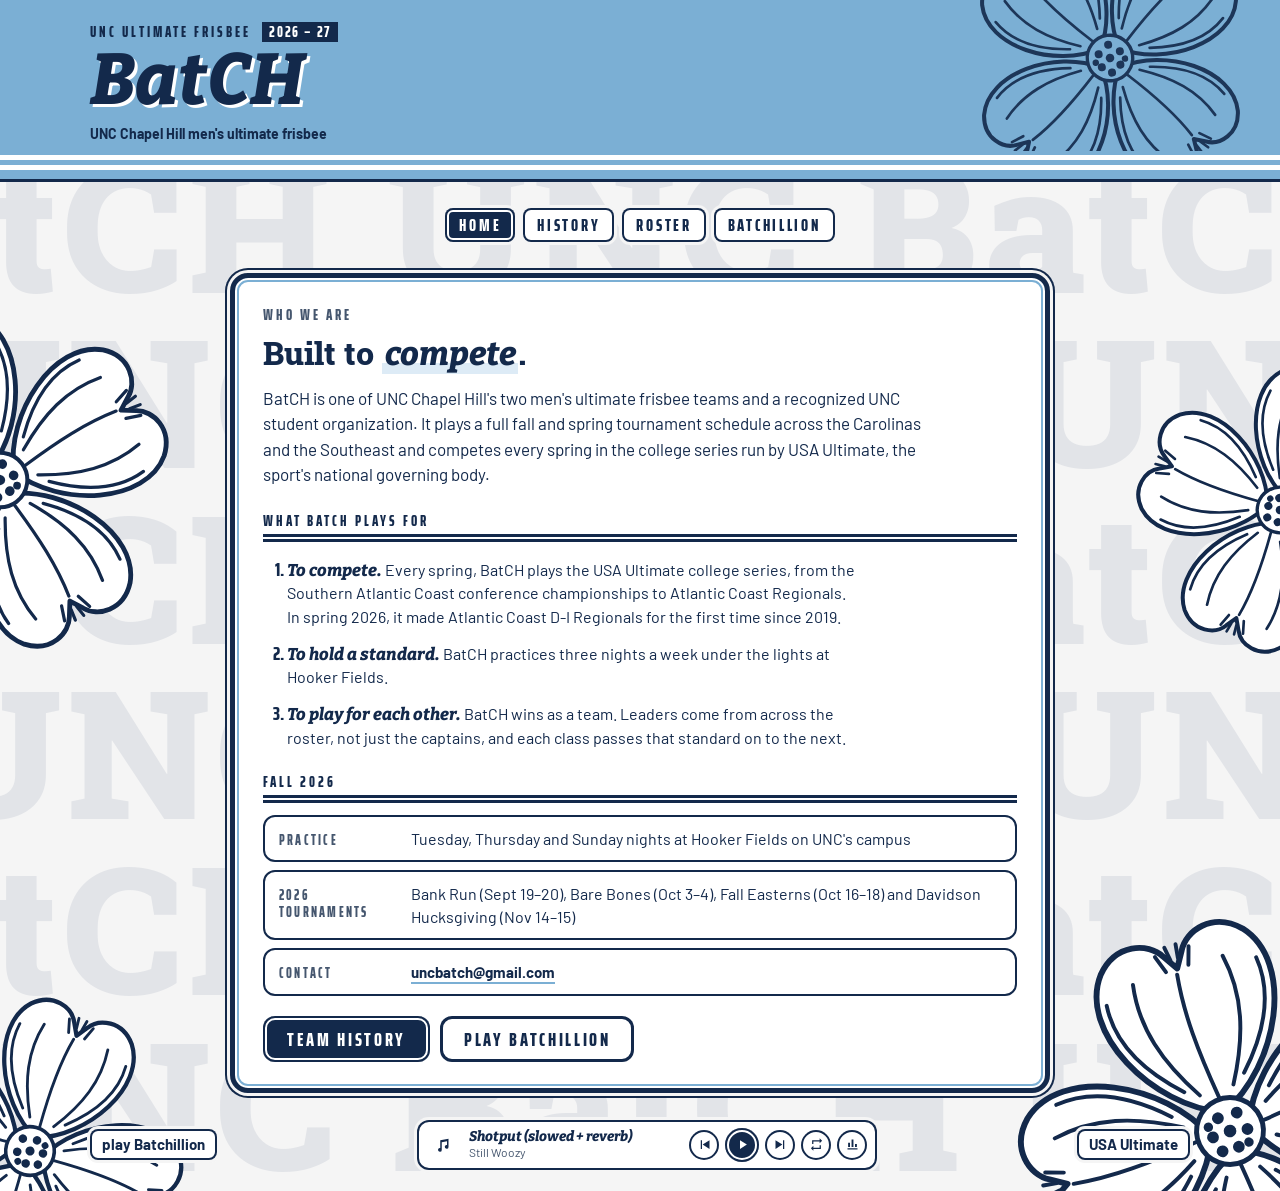
==== commit 6d2bd22b: "Officers: add Matthew Bain (Social Media Chair); always 'ultimate frisbee' (title, hero, intro, meta" ====
--- a/index.html
+++ b/index.html
@@ -3,8 +3,8 @@
 <head>
 <meta charset="utf-8">
 <meta name="viewport" content="width=device-width,initial-scale=1,viewport-fit=cover">
-<title>BatCH · UNC Ultimate</title>
-<meta name="description" content="BatCH is a UNC Chapel Hill men's ultimate team with a full fall and spring tournament schedule.">
+<title>BatCH · UNC Ultimate Frisbee</title>
+<meta name="description" content="BatCH is a UNC Chapel Hill men's ultimate frisbee team with a full fall and spring tournament schedule.">
 <link rel="icon" href="data:image/svg+xml,%3Csvg xmlns='http://www.w3.org/2000/svg' viewBox='0 0 32 32'%3E%3Cellipse cx='16' cy='16' rx='14' ry='9' fill='%2313294B'/%3E%3Cellipse cx='16' cy='14' rx='9' ry='4' fill='%237BAFD4'/%3E%3C/svg%3E">
 <link rel="preconnect" href="https://fonts.googleapis.com">
 <link rel="preconnect" href="https://fonts.gstatic.com" crossorigin>
@@ -46,9 +46,9 @@
   <svg class="flower-hd" aria-hidden="true" focusable="false"><use href="#dogwood"/></svg>
   <div class="top">
     <div class="brand">
-      <p class="season">UNC Ultimate <span>2026 &ndash; 27</span></p>
+      <p class="season">UNC Ultimate Frisbee <span>2026 &ndash; 27</span></p>
       <h1>BatCH</h1>
-      <p class="sub">UNC Chapel Hill men's ultimate</p>
+      <p class="sub">UNC Chapel Hill men's ultimate frisbee</p>
     </div>
   </div>
 </header>
@@ -69,12 +69,12 @@
   <section class="view card" id="view-home" data-view="home" aria-labelledby="homeTitle">
     <p class="kicker">Who we are</p>
     <h2 class="prompt" id="homeTitle">Built to <em>compete</em>.</h2>
-    <p class="lead">BatCH is one of UNC Chapel Hill's two men's ultimate teams and a recognized UNC student organization. It plays a full fall and spring tournament schedule across the Carolinas and the Southeast and competes every spring in the college series run by USA Ultimate, the sport's national governing body.</p>
+    <p class="lead">BatCH is one of UNC Chapel Hill's two men's ultimate frisbee teams and a recognized UNC student organization. It plays a full fall and spring tournament schedule across the Carolinas and the Southeast and competes every spring in the college series run by USA Ultimate, the sport's national governing body.</p>
 
     <h3 class="sec">What BatCH plays for</h3>
     <ol class="pillars">
       <li><b>To compete.</b> Every spring, BatCH plays the USA Ultimate college series, from the Southern Atlantic Coast conference championships to Atlantic Coast Regionals. In spring 2026, it made Atlantic Coast D-I Regionals for the first time since 2019.</li>
-      <li><b>To hold a standard.</b> BatCH practices three nights a week under the lights at Hooker Fields and tracks stats for every point of its fall tournament games.</li>
+      <li><b>To hold a standard.</b> BatCH practices three nights a week under the lights at Hooker Fields.</li>
       <li><b>To play for each other.</b> BatCH wins as a team. Leaders come from across the roster, not just the captains, and each class passes that standard on to the next.</li>
     </ol>
 
@@ -106,7 +106,7 @@
       <div class="photo-art" aria-hidden="true">
         <div class="photo-wm"><span>UNC BatCH UNC BatCH</span><span>BatCH UNC BatCH UNC</span><span>UNC BatCH UNC BatCH</span></div>
         <svg class="photo-flower"><use href="#dogwood"/></svg>
-        <div class="photo-mark"><span class="season">UNC Ultimate <span>2026 &ndash; 27</span></span><b>BatCH</b></div>
+        <div class="photo-mark"><span class="season">UNC Ultimate Frisbee <span>2026 &ndash; 27</span></span><b>BatCH</b></div>
       </div>
     </figure>
     <p class="lead" id="rosterLead">Everyone on the team this season, in alphabetical order.</p>
@@ -173,7 +173,7 @@
 <!-- Music: the same playlist and player as Batchillion (music.js); the player sits in the footer. -->
 <div id="ythost" aria-hidden="true"></div>
 
-<script src="data.js?v=1"></script>
+<script src="data.js?v=2"></script>
 <script src="site.js?v=1"></script>
 <script src="config.js?v=1"></script>
 <script src="music.js?v=1"></script>
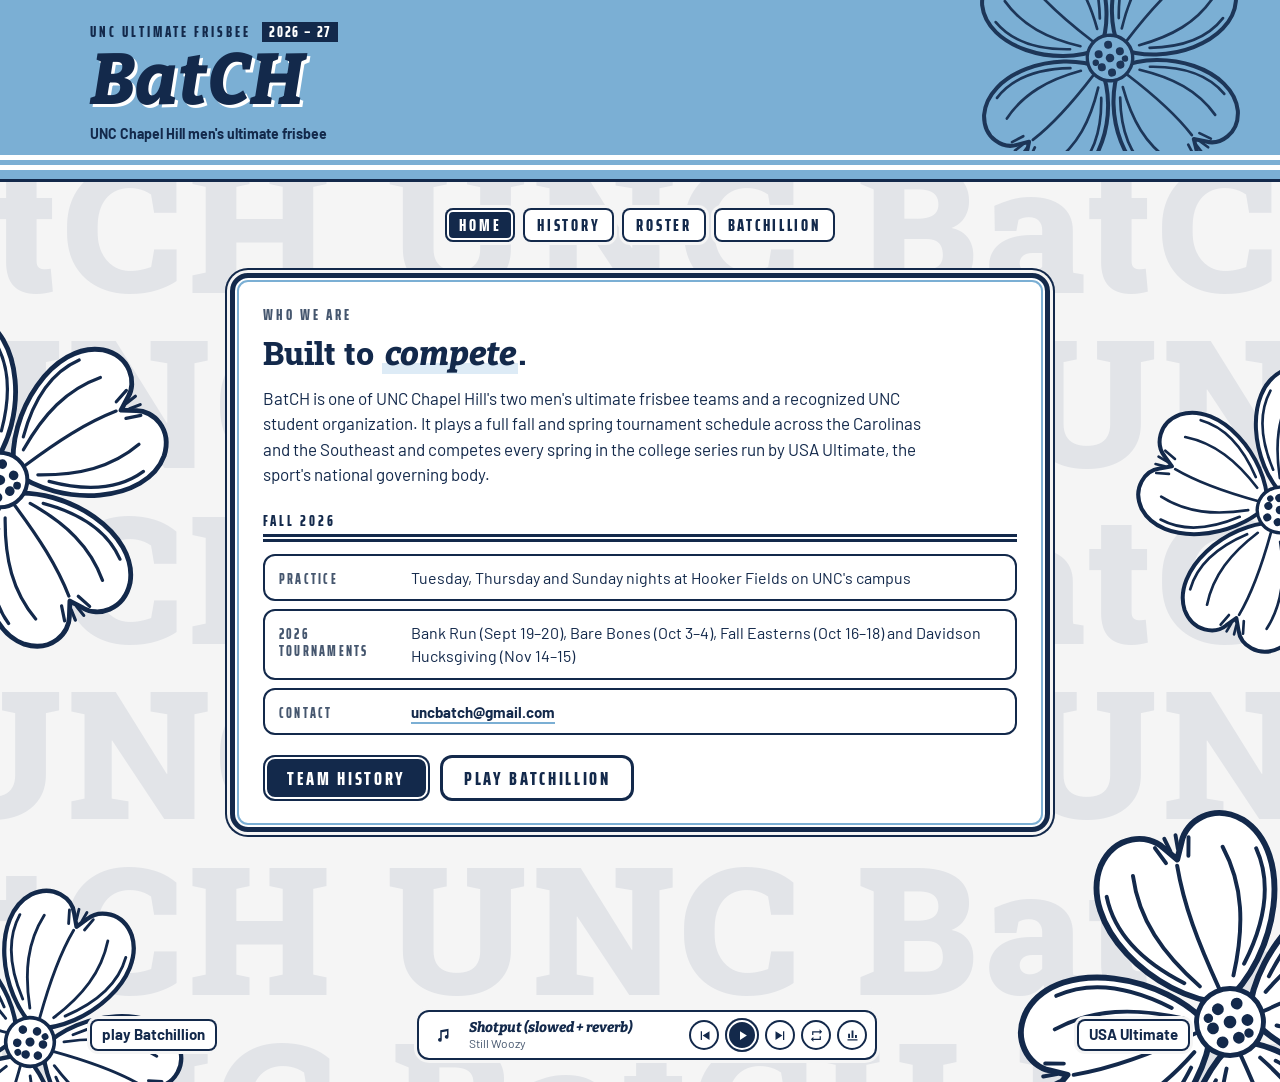
==== commit cffbbe6d: "Home: remove the 'What BatCH plays for' section Co-Authored-By: Claude Opus 5.5 <noreply@anthropic.c" ====
--- a/index.html
+++ b/index.html
@@ -71,13 +71,6 @@
     <h2 class="prompt" id="homeTitle">Built to <em>compete</em>.</h2>
     <p class="lead">BatCH is one of UNC Chapel Hill's two men's ultimate frisbee teams and a recognized UNC student organization. It plays a full fall and spring tournament schedule across the Carolinas and the Southeast and competes every spring in the college series run by USA Ultimate, the sport's national governing body.</p>
 
-    <h3 class="sec">What BatCH plays for</h3>
-    <ol class="pillars">
-      <li><b>To compete.</b> Every spring, BatCH plays the USA Ultimate college series, from the Southern Atlantic Coast conference championships to Atlantic Coast Regionals. In spring 2026, it made Atlantic Coast D-I Regionals for the first time since 2019.</li>
-      <li><b>To hold a standard.</b> BatCH practices three nights a week under the lights at Hooker Fields.</li>
-      <li><b>To play for each other.</b> BatCH wins as a team. Leaders come from across the roster, not just the captains, and each class passes that standard on to the next.</li>
-    </ol>
-
     <h3 class="sec">Fall 2026</h3>
     <ul class="facts">
       <li><span>Practice</span><div>Tuesday, Thursday and Sunday nights at Hooker Fields on UNC's campus</div></li>
@@ -89,8 +82,7 @@
 
   <!-- HISTORY -->
   <section class="view card" id="view-history" data-view="history" aria-labelledby="historyTitle">
-    <p class="kicker">History</p>
-    <h2 class="prompt" id="historyTitle">Eleven seasons on <em>USA Ultimate</em>.</h2>
+    <p class="kicker" id="historyTitle">History</p>
     <p class="lead">USA Ultimate's online records for BatCH start in 2014&ndash;15, when the team was listed as B-atCH. It has been BatCH ever since. Each season shows the USA Ultimate events the team entered.</p>
     <div class="stats" id="histStats"></div>
     <ol class="timeline" id="timeline"></ol>
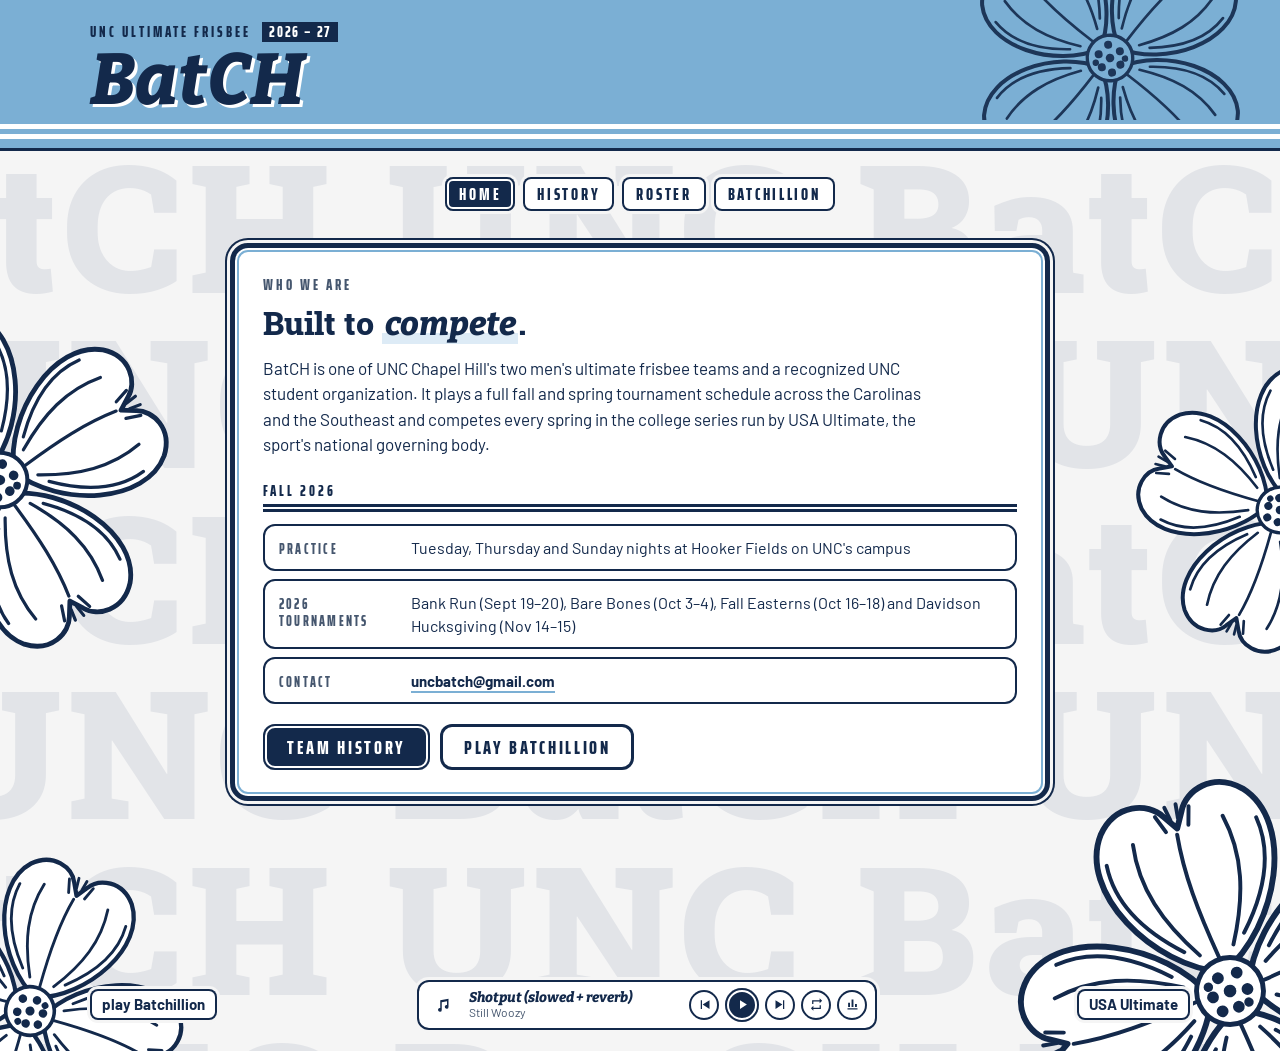
==== commit fb10a4fd: "Header: remove the 'UNC Chapel Hill men's ultimate frisbee' subtitle Co-Authored-By: Claude Opus 5.5" ====
--- a/index.html
+++ b/index.html
@@ -48,7 +48,6 @@
     <div class="brand">
       <p class="season">UNC Ultimate Frisbee <span>2026 &ndash; 27</span></p>
       <h1>BatCH</h1>
-      <p class="sub">UNC Chapel Hill men's ultimate frisbee</p>
     </div>
   </div>
 </header>
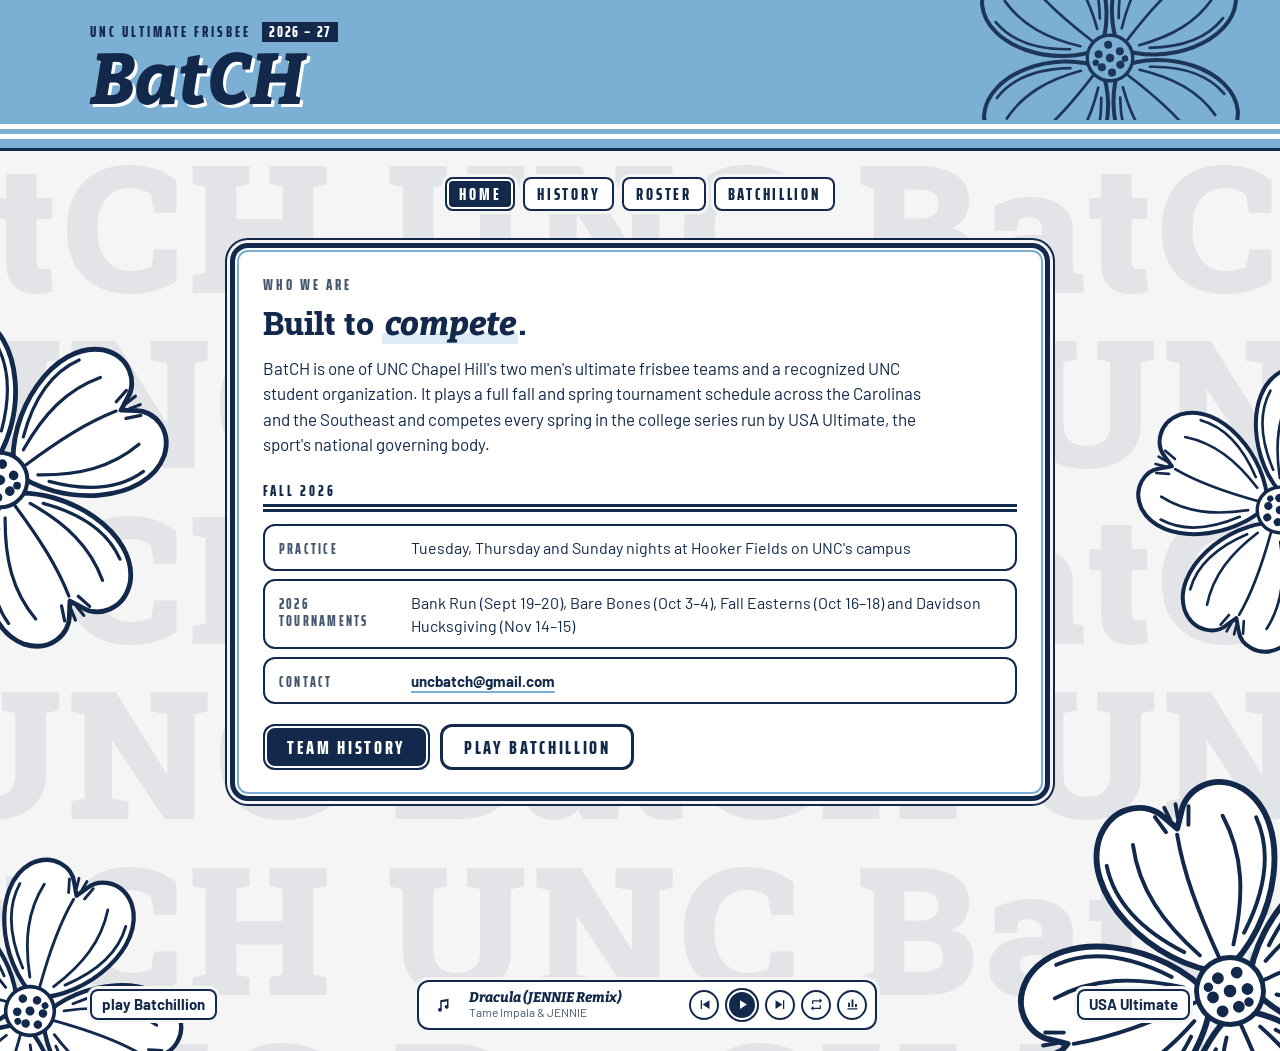
==== commit 395b154a: "Shuffled playlist on each load; asset versions v3 so browsers fetch the new stats and sponsors Co-Au" ====
--- a/index.html
+++ b/index.html
@@ -9,7 +9,7 @@
 <link rel="preconnect" href="https://fonts.googleapis.com">
 <link rel="preconnect" href="https://fonts.gstatic.com" crossorigin>
 <link rel="stylesheet" href="https://fonts.googleapis.com/css2?family=Roboto+Slab:wght@700;800;900&family=Bitter:ital,wght@1,700;1,800&family=Saira+Extra+Condensed:wght@700;800&family=Barlow:wght@400;600;700&display=swap">
-<link rel="stylesheet" href="style.css?v=1">
+<link rel="stylesheet" href="style.css?v=3">
 </head>
 <body>
 <!-- one dogwood (NC state flower) drawing, reused for the header flower and the corner flowers -->
@@ -164,10 +164,10 @@
 <!-- Music: the same playlist and player as Batchillion (music.js); the player sits in the footer. -->
 <div id="ythost" aria-hidden="true"></div>
 
-<script src="data.js?v=2"></script>
-<script src="site.js?v=1"></script>
-<script src="config.js?v=1"></script>
-<script src="music.js?v=1"></script>
+<script src="data.js?v=3"></script>
+<script src="site.js?v=3"></script>
+<script src="config.js?v=3"></script>
+<script src="music.js?v=3"></script>
 <script src="https://www.youtube.com/iframe_api"></script>
 </body>
 </html>
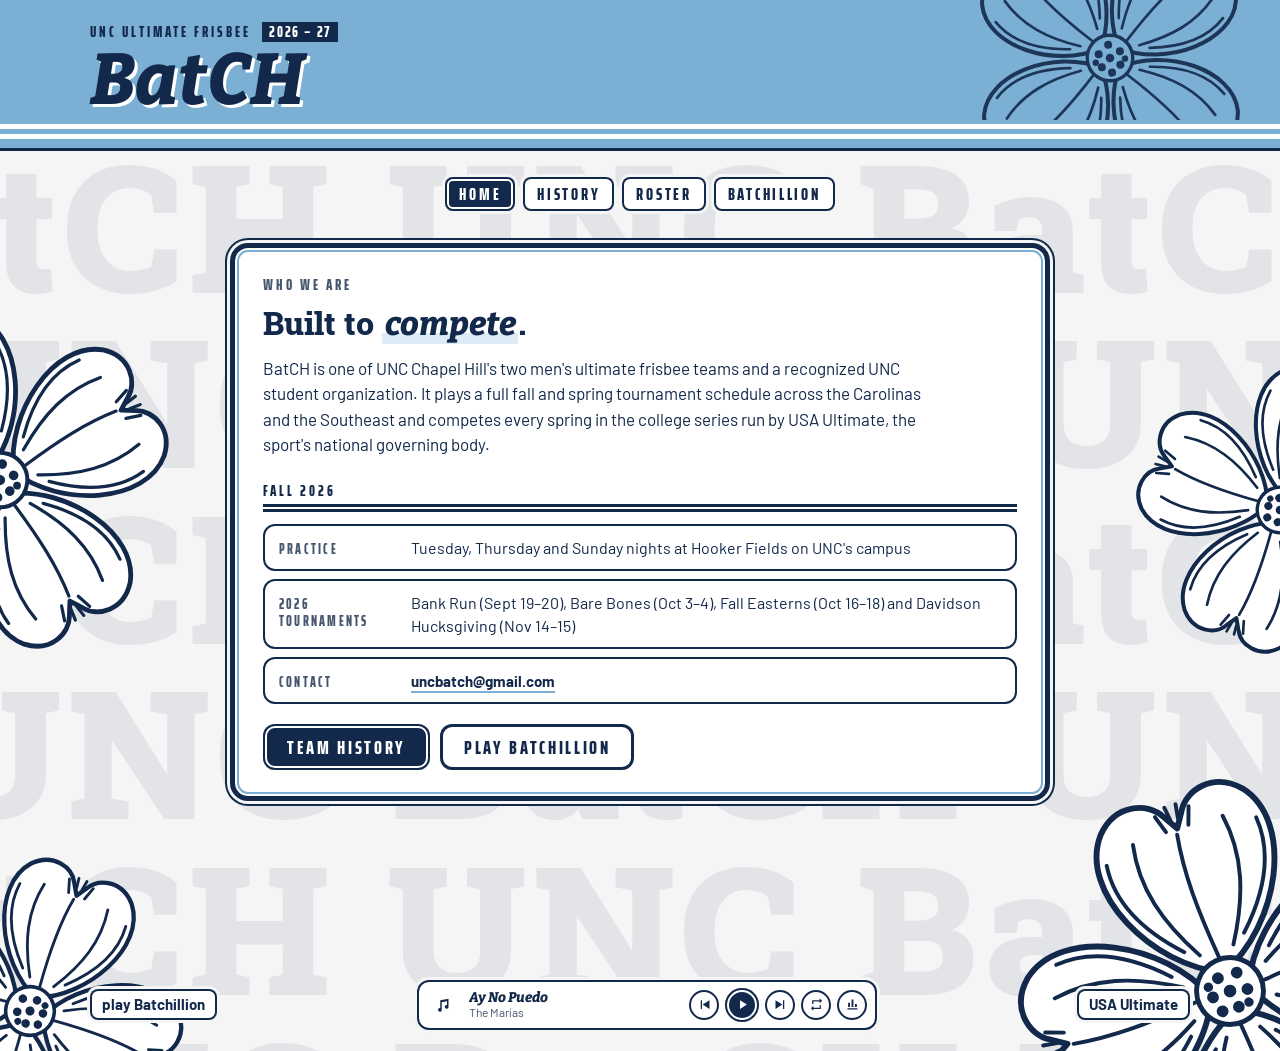
==== commit d8087a69: "Coaches: add Ian Stone; asset versions v4 Co-Authored-By: Claude Opus 5.5 <noreply@anthropic.com>" ====
--- a/index.html
+++ b/index.html
@@ -9,7 +9,7 @@
 <link rel="preconnect" href="https://fonts.googleapis.com">
 <link rel="preconnect" href="https://fonts.gstatic.com" crossorigin>
 <link rel="stylesheet" href="https://fonts.googleapis.com/css2?family=Roboto+Slab:wght@700;800;900&family=Bitter:ital,wght@1,700;1,800&family=Saira+Extra+Condensed:wght@700;800&family=Barlow:wght@400;600;700&display=swap">
-<link rel="stylesheet" href="style.css?v=3">
+<link rel="stylesheet" href="style.css?v=4">
 </head>
 <body>
 <!-- one dogwood (NC state flower) drawing, reused for the header flower and the corner flowers -->
@@ -164,10 +164,10 @@
 <!-- Music: the same playlist and player as Batchillion (music.js); the player sits in the footer. -->
 <div id="ythost" aria-hidden="true"></div>
 
-<script src="data.js?v=3"></script>
-<script src="site.js?v=3"></script>
-<script src="config.js?v=3"></script>
-<script src="music.js?v=3"></script>
+<script src="data.js?v=4"></script>
+<script src="site.js?v=4"></script>
+<script src="config.js?v=4"></script>
+<script src="music.js?v=4"></script>
 <script src="https://www.youtube.com/iframe_api"></script>
 </body>
 </html>
